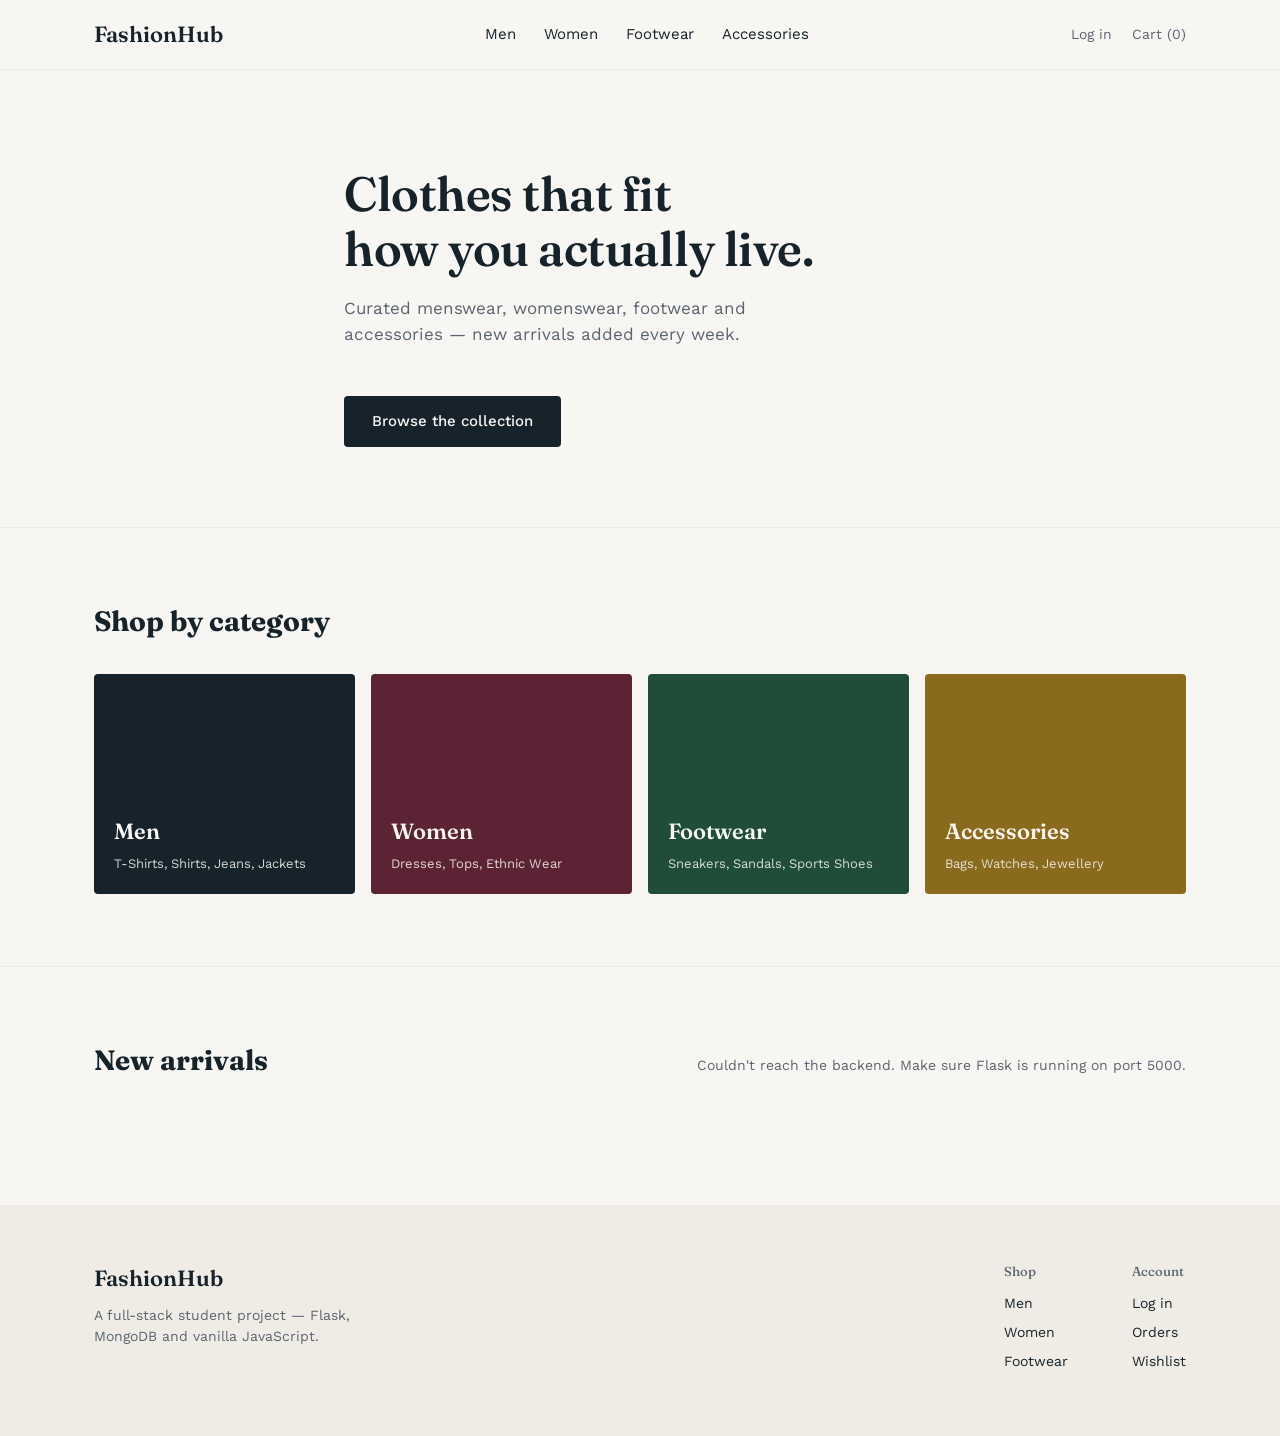
==== frontend/index.html @ 5c74e342 "Initial project setup" ====
<!DOCTYPE html>
<html lang="en">
<head>
<meta charset="UTF-8">
<meta name="viewport" content="width=device-width, initial-scale=1.0">
<title>FashionHub</title>
<link rel="preconnect" href="https://fonts.googleapis.com">
<link rel="preconnect" href="https://fonts.gstatic.com" crossorigin>
<link href="https://fonts.googleapis.com/css2?family=Fraunces:opsz,wght@9..144,400;9..144,600&family=Work+Sans:wght@400;500;600&display=swap" rel="stylesheet">
<link rel="stylesheet" href="css/style.css">
</head>
<body>

<header class="site-header">
  <div class="wrap header-inner">
    <a href="index.html" class="logo">FashionHub</a>
    <nav class="main-nav">
  <a href="index.html?category=Men#products">Men</a>
  <a href="index.html?category=Women#products">Women</a>
  <a href="index.html?category=Footwear#products">Footwear</a>
  <a href="index.html?category=Accessories#products">Accessories</a>
</nav>
    <div class="header-actions">
      <a href="login.html" id="loginLink">Log in</a>
      <a href="cart.html" id="cartLink">Cart (0)</a>
    </div>
  </div>
</header>

<section class="hero">
  <div class="wrap hero-inner">
    <h1>Clothes that fit<br>how you actually live.</h1>
    <p class="hero-sub">Curated menswear, womenswear, footwear and accessories — new arrivals added every week.</p>
    <a href="#categories" class="btn-primary">Browse the collection</a>
  </div>
</section>

<section class="categories" id="categories">
  <div class="wrap">
    <h2>Shop by category</h2>
    <div class="category-grid">
      <a class="category-card cat-men" href="index.html?category=Men#products">
        <span class="category-name">Men</span>
        <span class="category-meta">T-Shirts, Shirts, Jeans, Jackets</span>
      </a>
      <a class="category-card cat-women" href="index.html?category=Women#products">
        <span class="category-name">Women</span>
        <span class="category-meta">Dresses, Tops, Ethnic Wear</span>
      </a>
      <a class="category-card cat-footwear" href="index.html?category=Footwear#products">
        <span class="category-name">Footwear</span>
        <span class="category-meta">Sneakers, Sandals, Sports Shoes</span>
      </a>
      <a class="category-card cat-accessories" href="index.html?category=Accessories#products">
        <span class="category-name">Accessories</span>
        <span class="category-meta">Bags, Watches, Jewellery</span>
      </a>
    </div>
  </div>
</section>

<section class="products" id="products">
  <div class="wrap">
    <div class="section-heading">
      <h2 id="productsHeading">New arrivals</h2>
      <div class="heading-meta">
        <span id="productStatus" class="status-text">Loading products...</span>
        <a id="clearFilter" class="clear-filter" href="index.html#products" hidden>Show all products</a>
      </div>
    </div>
    <div class="product-grid" id="productGrid"></div>
  </div>
</section>

<footer class="site-footer">
  <div class="wrap footer-inner">
    <div class="footer-about">
      <span class="logo">FashionHub</span>
      <p>A full-stack student project — Flask, MongoDB and vanilla JavaScript.</p>
    </div>
    <div class="footer-links">
      <div>
        <h3>Shop</h3>
        <a href="#">Men</a>
        <a href="#">Women</a>
        <a href="#">Footwear</a>
      </div>
      <div>
        <h3>Account</h3>
        <a href="#">Log in</a>
        <a href="#">Orders</a>
        <a href="#">Wishlist</a>
      </div>
    </div>
  </div>
</footer>

<script src="js/main.js"></script>
</body>
</html>
---- frontend/css/style.css ----
:root {
  --ink: #16232b;
  --paper: #f7f6f2;
  --paper-dim: #efece5;
  --emerald: #1f4d3a;
  --plum: #5b2333;
  --gold: #8a6a1d;
  --text-muted: #5b6570;
  --radius: 4px;
}

* {
  box-sizing: border-box;
}

body {
  margin: 0;
  font-family: "Work Sans", -apple-system, sans-serif;
  background: var(--paper);
  color: var(--ink);
  line-height: 1.5;
}

h1, h2, h3 {
  font-family: "Fraunces", Georgia, serif;
  margin: 0;
  color: var(--ink);
}

a {
  color: inherit;
  text-decoration: none;
}

.wrap {
  max-width: 1140px;
  margin: 0 auto;
  padding: 0 24px;
}

/* Header */
.site-header {
  border-bottom: 1px solid var(--paper-dim);
  background: var(--paper);
  position: sticky;
  top: 0;
  z-index: 10;
}

.header-inner {
  display: flex;
  align-items: center;
  justify-content: space-between;
  padding-top: 18px;
  padding-bottom: 18px;
}

.logo {
  font-family: "Fraunces", Georgia, serif;
  font-size: 22px;
  font-weight: 600;
}

.main-nav {
  display: flex;
  gap: 28px;
}

.main-nav a {
  font-size: 15px;
  color: var(--ink);
}

.header-actions {
  display: flex;
  gap: 20px;
  font-size: 14px;
  color: var(--text-muted);
}

/* Hero */
.hero {
  padding: 96px 0 80px;
  border-bottom: 1px solid var(--paper-dim);
}

.hero-inner {
  max-width: 640px;
}

.hero h1 {
  font-size: 48px;
  font-weight: 600;
  line-height: 1.15;
  letter-spacing: -0.01em;
}

.hero-sub {
  margin-top: 20px;
  font-size: 17px;
  color: var(--text-muted);
  max-width: 480px;
}

.btn-primary {
  display: inline-block;
  margin-top: 32px;
  padding: 14px 28px;
  background: var(--ink);
  color: var(--paper);
  border-radius: var(--radius);
  font-size: 15px;
  font-weight: 500;
  transition: background 0.15s ease;
}

.btn-primary:hover {
  background: var(--emerald);
}

/* Categories */
.categories {
  padding: 72px 0;
  border-bottom: 1px solid var(--paper-dim);
}

.categories h2 {
  font-size: 28px;
  margin-bottom: 32px;
}

.category-grid {
  display: grid;
  grid-template-columns: repeat(4, 1fr);
  gap: 16px;
}

.category-card {
  display: flex;
  flex-direction: column;
  justify-content: flex-end;
  height: 220px;
  padding: 20px;
  border-radius: var(--radius);
  color: var(--paper);
}

.category-name {
  font-family: "Fraunces", Georgia, serif;
  font-size: 22px;
  font-weight: 600;
}

.category-meta {
  margin-top: 6px;
  font-size: 13px;
  opacity: 0.85;
}

.cat-men { background: var(--ink); }
.cat-women { background: var(--plum); }
.cat-footwear { background: var(--emerald); }
.cat-accessories { background: var(--gold); }

/* Products */
.products {
  padding: 72px 0 96px;
}

.section-heading {
  display: flex;
  align-items: baseline;
  justify-content: space-between;
  flex-wrap: wrap;
  gap: 8px;
  margin-bottom: 28px;
}

.section-heading h2 {
  font-size: 28px;
}

.status-text {
  font-size: 14px;
  color: var(--text-muted);
}

.product-grid {
  display: grid;
  grid-template-columns: repeat(auto-fill, minmax(220px, 1fr));
  gap: 20px;
}

.product-card {
  border: 1px solid var(--paper-dim);
  border-radius: var(--radius);
  padding: 16px;
  background: #fff;
}

.product-card .product-image {
  height: 160px;
  background: var(--paper-dim);
  border-radius: var(--radius);
  margin-bottom: 12px;
}

.product-card h3 {
  font-size: 16px;
  font-weight: 500;
  font-family: "Work Sans", sans-serif;
}

.product-card .price {
  margin-top: 4px;
  color: var(--text-muted);
  font-size: 14px;
}

/* Footer */
.site-footer {
  border-top: 1px solid var(--paper-dim);
  padding: 56px 0;
  background: var(--paper-dim);
}

.footer-inner {
  display: flex;
  justify-content: space-between;
  flex-wrap: wrap;
  gap: 40px;
}

.footer-about p {
  margin-top: 10px;
  max-width: 280px;
  color: var(--text-muted);
  font-size: 14px;
}

.footer-links {
  display: flex;
  gap: 64px;
}

.footer-links h3 {
  font-size: 13px;
  font-weight: 500;
  color: var(--text-muted);
  margin-bottom: 12px;
}

.footer-links a {
  display: block;
  font-size: 14px;
  margin-bottom: 8px;
  color: var(--ink);
}

/* Responsive */
@media (max-width: 800px) {
  .main-nav { display: none; }
  .hero h1 { font-size: 34px; }
  .category-grid { grid-template-columns: repeat(2, 1fr); }
  .footer-inner { flex-direction: column; }
}
/* Auth pages (login/register) */
.auth-section {
  padding: 72px 0 96px;
  display: flex;
  justify-content: center;
}

.auth-card {
  width: 100%;
  max-width: 400px;
  background: #fff;
  border: 1px solid var(--paper-dim);
  border-radius: var(--radius);
  padding: 40px;
}

.auth-card h1 {
  font-size: 28px;
}

.auth-sub {
  margin-top: 8px;
  color: var(--text-muted);
  font-size: 14px;
}

.auth-form {
  margin-top: 28px;
  display: flex;
  flex-direction: column;
}

.auth-form label {
  font-size: 13px;
  color: var(--text-muted);
  margin-top: 14px;
}

.auth-form input {
  margin-top: 6px;
  padding: 10px 12px;
  border: 1px solid var(--paper-dim);
  border-radius: var(--radius);
  font-size: 15px;
  font-family: "Work Sans", sans-serif;
}

.auth-form input:focus {
  outline: none;
  border-color: var(--emerald);
}

.btn-full {
  width: 100%;
  text-align: center;
  border: none;
  cursor: pointer;
  margin-top: 24px;
}

.auth-error {
  color: #b3261e;
  font-size: 13px;
  min-height: 18px;
}

.auth-success {
  color: var(--emerald);
  font-size: 14px;
}

.auth-switch {
  margin-top: 24px;
  font-size: 14px;
  color: var(--text-muted);
  text-align: center;
}

.auth-switch a {
  color: var(--ink);
  font-weight: 500;
}
/* Product detail page */
.product-detail {
  padding: 56px 0 96px;
}

.product-detail-grid {
  display: grid;
  grid-template-columns: 1fr 1fr;
  gap: 48px;
  align-items: start;
}

.product-detail-image {
  height: 520px;
  background: var(--paper-dim);
  border-radius: var(--radius);
}

.product-detail-info h1 {
  font-size: 32px;
}

.product-detail-price {
  margin-top: 12px;
  font-size: 22px;
}

.product-detail-category {
  margin-top: 4px;
  font-size: 14px;
  color: var(--text-muted);
}

.qty-row {
  margin-top: 28px;
  display: flex;
  align-items: center;
  gap: 12px;
}

.qty-row label {
  font-size: 14px;
  color: var(--text-muted);
}

.qty-row input {
  width: 70px;
  padding: 8px 10px;
  border: 1px solid var(--paper-dim);
  border-radius: var(--radius);
  font-family: "Work Sans", sans-serif;
}

@media (max-width: 700px) {
  .product-detail-grid { grid-template-columns: 1fr; }
}

a.product-card {
  display: block;
}
/* Cart page */
.cart-section {
  padding: 56px 0 96px;
}

.cart-list {
  margin-top: 32px;
  display: flex;
  flex-direction: column;
  gap: 16px;
}

.cart-row {
  display: flex;
  justify-content: space-between;
  align-items: center;
  padding: 16px;
  border: 1px solid var(--paper-dim);
  border-radius: var(--radius);
}

.cart-row h3 {
  font-size: 16px;
  font-weight: 500;
  font-family: "Work Sans", sans-serif;
}

.cart-row-price {
  margin-top: 4px;
  font-size: 14px;
  color: var(--text-muted);
}

.btn-remove {
  background: none;
  border: 1px solid var(--paper-dim);
  padding: 8px 16px;
  border-radius: var(--radius);
  cursor: pointer;
  font-family: "Work Sans", sans-serif;
  font-size: 13px;
}

.btn-remove:hover {
  border-color: var(--plum);
  color: var(--plum);
}

.cart-total {
  margin-top: 24px;
  font-size: 18px;
  font-weight: 600;
  font-family: "Fraunces", serif;
}

.cart-section .btn-primary {
  margin-top: 20px;
  display: inline-block;
}
/* Checkout page */
.checkout-section {
  padding: 56px 0 96px;
}

.checkout-grid {
  display: grid;
  grid-template-columns: 1.3fr 1fr;
  gap: 40px;
  align-items: start;
}

.checkout-form-card,
.checkout-summary-card {
  background: #fff;
  border: 1px solid var(--paper-dim);
  border-radius: var(--radius);
  padding: 32px;
}

.checkout-summary-card h2 {
  font-size: 20px;
}

.summary-rows {
  margin-top: 20px;
  display: flex;
  flex-direction: column;
  gap: 10px;
}

.summary-row {
  display: flex;
  justify-content: space-between;
  font-size: 14px;
  color: var(--text-muted);
}

.summary-total {
  margin-top: 16px;
  padding-top: 16px;
  border-top: 1px solid var(--paper-dim);
  display: flex;
  justify-content: space-between;
  font-weight: 600;
  font-family: "Fraunces", serif;
}

@media (max-width: 800px) {
  .checkout-grid { grid-template-columns: 1fr; }
}

/* Order confirmation */
.confirmation-section {
  padding: 96px 0;
  text-align: center;
}

.confirmation-card {
  max-width: 480px;
  margin: 0 auto;
}

.confirmation-card h1 {
  font-size: 32px;
}

.confirmation-card p {
  margin: 16px 0 32px;
}
.product-card .product-image,
.product-detail-image {
  overflow: hidden;
}

.product-image img,
.product-detail-image img {
  width: 100%;
  height: 100%;
  object-fit: cover;
  border-radius: var(--radius);
  display: block;
}
/* Category filter */
.products {
  scroll-margin-top: 70px;
}

.heading-meta {
  display: flex;
  align-items: baseline;
  gap: 16px;
}

.clear-filter {
  font-size: 14px;
  color: var(--emerald);
  text-decoration: underline;
}
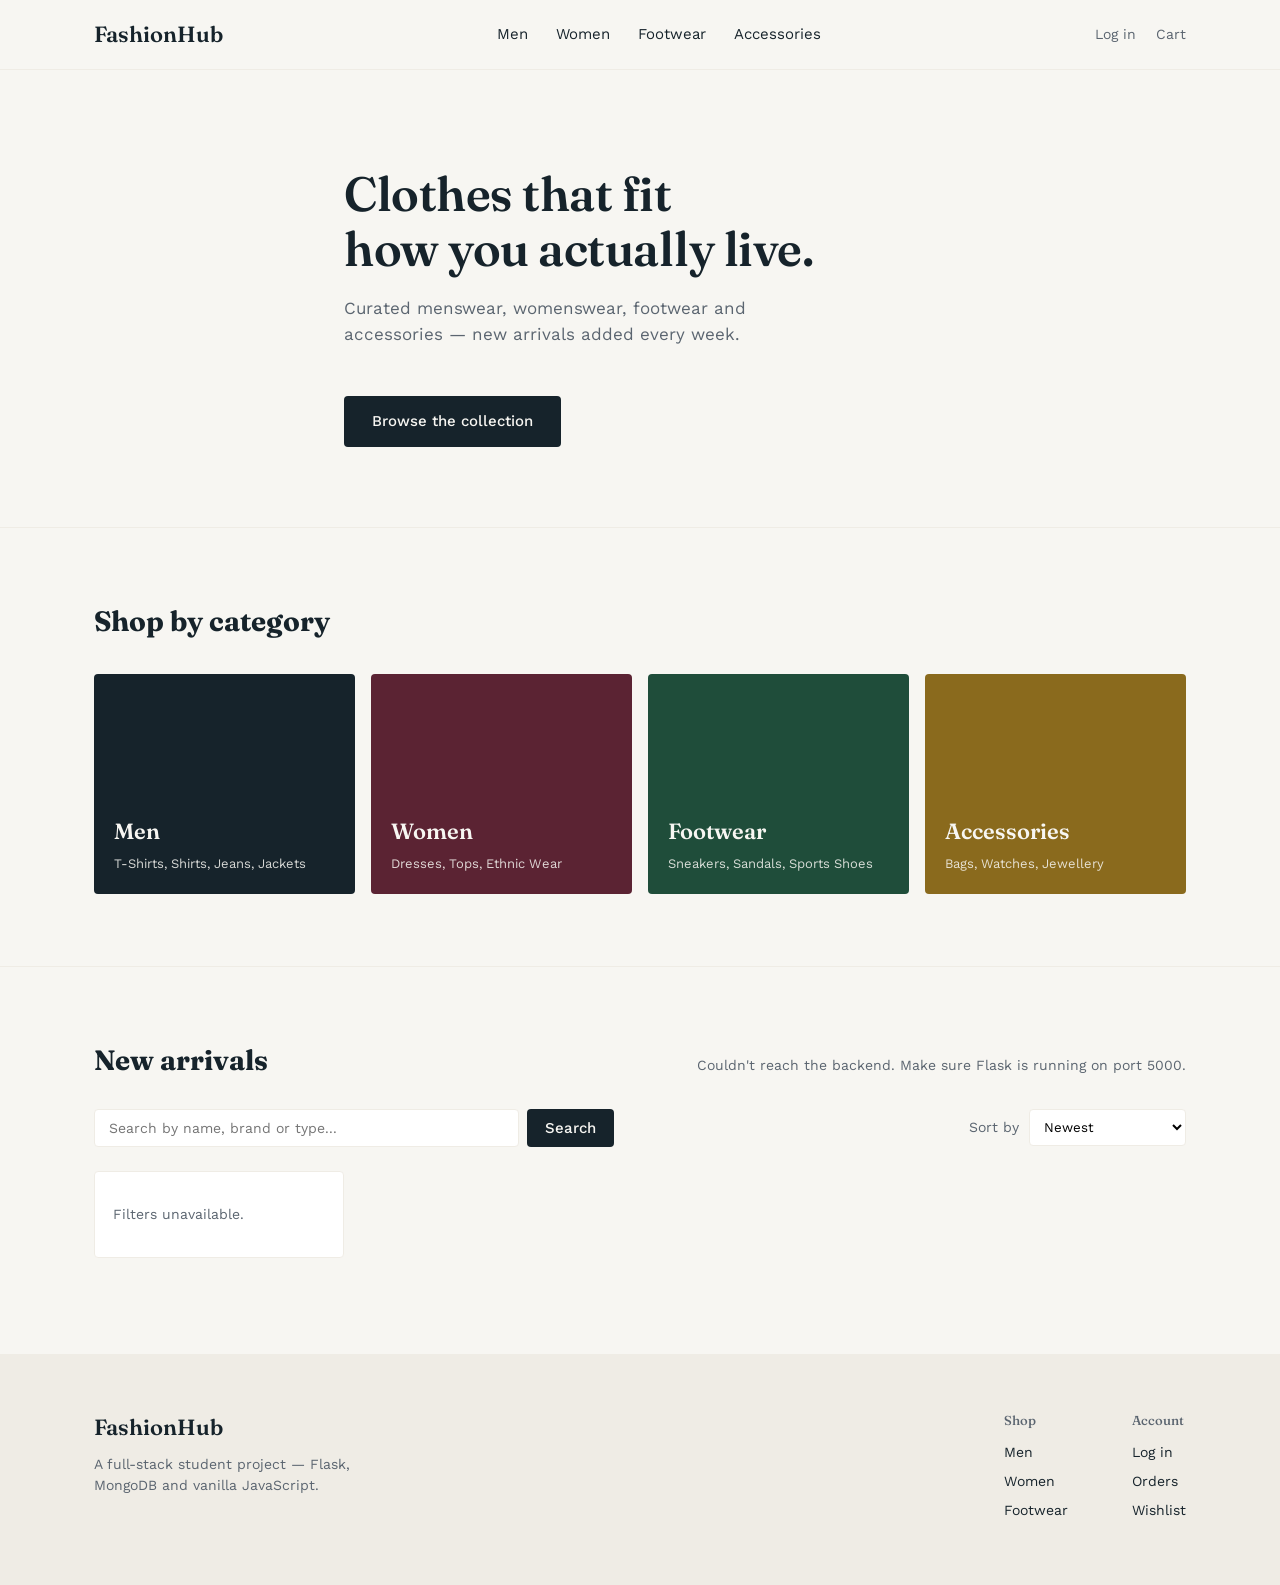
==== commit 7c07ef2f: "Add catalog search and inventory features Co-authored-by: Copilot <223556219+Copilot@users.noreply.g" ====
--- a/frontend/index.html
+++ b/frontend/index.html
@@ -68,7 +68,34 @@
         <a id="clearFilter" class="clear-filter" href="index.html#products" hidden>Show all products</a>
       </div>
     </div>
-    <div class="product-grid" id="productGrid"></div>
+
+    <div class="shop-toolbar">
+      <form id="searchForm" class="search-form" role="search">
+        <input type="search" id="searchInput" placeholder="Search by name, brand or type..." aria-label="Search products">
+        <button type="submit" class="btn-primary">Search</button>
+      </form>
+      <div class="toolbar-right">
+        <label for="sortSelect">Sort by</label>
+        <select id="sortSelect">
+          <option value="newest">Newest</option>
+          <option value="price_asc">Price: low to high</option>
+          <option value="price_desc">Price: high to low</option>
+          <option value="name_asc">Name: A to Z</option>
+        </select>
+        <button type="button" id="filterToggle" class="btn-outline">Filters</button>
+      </div>
+    </div>
+
+    <div class="shop-layout">
+      <aside class="filters" id="filtersPanel">
+        <form id="filterForm" autocomplete="off">
+          <p class="status-text">Loading filters...</p>
+        </form>
+      </aside>
+      <div class="shop-results">
+        <div class="product-grid" id="productGrid"></div>
+      </div>
+    </div>
   </div>
 </section>
 
--- a/frontend/css/style.css
+++ b/frontend/css/style.css
@@ -563,4 +563,92 @@
   font-size: 14px;
   color: var(--emerald);
   text-decoration: underline;
-}+}
+
+/* =========================================================
+   Shop page: search, sort, filters
+   ========================================================= */
+.product-card .product-image { position: relative; overflow: hidden; }
+.product-card .product-image img { width: 100%; height: 100%; object-fit: cover; display: block; }
+.product-card .product-brand,
+.product-brand { font-size: 12px; letter-spacing: 0.04em; text-transform: uppercase; color: var(--text-muted); margin-bottom: 2px; }
+.product-card.is-sold-out { opacity: 0.6; }
+
+.stock-badge { position: absolute; top: 8px; left: 8px; font-size: 12px; font-weight: 600; padding: 3px 8px; border-radius: 999px; background: #fff; }
+.badge-out { color: var(--plum); border: 1px solid var(--plum); }
+.badge-low { color: var(--gold); border: 1px solid var(--gold); }
+
+.shop-toolbar { display: flex; flex-wrap: wrap; gap: 12px 24px; justify-content: space-between; align-items: center; margin-bottom: 24px; }
+.search-form { display: flex; gap: 8px; flex: 1 1 320px; max-width: 520px; }
+.search-form input { flex: 1; padding: 10px 14px; border: 1px solid var(--paper-dim); border-radius: var(--radius); font-family: inherit; font-size: 14px; background: #fff; }
+.search-form input:focus, .toolbar-right select:focus { outline: 2px solid var(--emerald); outline-offset: 1px; }
+.search-form .btn-primary { margin: 0; padding: 10px 18px; border: 0; cursor: pointer; font-family: inherit; }
+.toolbar-right { display: flex; align-items: center; gap: 10px; font-size: 14px; color: var(--text-muted); }
+.toolbar-right select { padding: 9px 10px; border: 1px solid var(--paper-dim); border-radius: var(--radius); font-family: inherit; background: #fff; }
+.btn-outline { display: none; background: none; border: 1px solid var(--ink); border-radius: var(--radius); padding: 9px 14px; font-family: inherit; font-size: 14px; cursor: pointer; }
+
+.shop-layout { display: grid; grid-template-columns: 250px 1fr; gap: 32px; align-items: start; }
+.filters { background: #fff; border: 1px solid var(--paper-dim); border-radius: var(--radius); padding: 18px; position: sticky; top: 84px; max-height: calc(100vh - 100px); overflow-y: auto; }
+.filters-head { display: flex; justify-content: space-between; align-items: baseline; margin-bottom: 8px; }
+.filters-head h3 { font-size: 18px; }
+.link-button { background: none; border: 0; padding: 0; color: var(--emerald); font-size: 13px; cursor: pointer; font-family: inherit; text-decoration: underline; }
+.filter-group { border: 0; border-top: 1px solid var(--paper-dim); margin: 0; padding: 14px 0; min-width: 0; }
+.filter-group legend { font-size: 13px; font-weight: 600; padding: 0; margin-bottom: 8px; float: left; width: 100%; }
+.filter-group legend + * { clear: both; }
+.filter-select { width: 100%; padding: 8px; border: 1px solid var(--paper-dim); border-radius: var(--radius); font-family: inherit; background: #fff; }
+.price-inputs { display: flex; align-items: center; gap: 8px; font-size: 13px; color: var(--text-muted); }
+.price-inputs input { width: 100%; min-width: 0; padding: 8px; border: 1px solid var(--paper-dim); border-radius: var(--radius); font-family: inherit; }
+.chip-row { display: flex; flex-wrap: wrap; gap: 8px; }
+.chip-check input { position: absolute; opacity: 0; pointer-events: none; }
+.chip-check span, .chip { display: inline-block; padding: 6px 12px; border: 1px solid #cfcac0; border-radius: 999px; font-size: 13px; background: #fff; cursor: pointer; font-family: inherit; color: var(--ink); }
+.chip-check input:checked + span, .chip.selected { background: var(--emerald); border-color: var(--emerald); color: #fff; }
+.chip-check input:focus-visible + span, .chip:focus-visible { outline: 2px solid var(--emerald); outline-offset: 2px; }
+.stock-toggle { display: flex; align-items: center; gap: 8px; font-size: 14px; padding-top: 14px; border-top: 1px solid var(--paper-dim); cursor: pointer; }
+.empty-state { grid-column: 1 / -1; color: var(--text-muted); padding: 32px 0; }
+
+@media (max-width: 800px) {
+  .shop-layout { grid-template-columns: 1fr; }
+  .filters { display: none; position: static; max-height: none; }
+  .filters.open { display: block; }
+  .btn-outline { display: inline-block; }
+}
+
+/* =========================================================
+   Product page: options + stock
+   ========================================================= */
+.product-detail-image { overflow: hidden; }
+.product-detail-image img { width: 100%; height: 100%; object-fit: cover; display: block; }
+.product-description { margin: 16px 0 0; color: var(--text-muted); max-width: 52ch; }
+.option-group { margin-top: 24px; }
+.option-label { font-size: 14px; color: var(--text-muted); margin-bottom: 8px; }
+.option-label strong { color: var(--ink); font-weight: 600; }
+.stock-line { margin: 20px 0 0; font-size: 14px; font-weight: 500; }
+.stock-ok { color: var(--emerald); }
+.stock-low { color: var(--gold); }
+.stock-out { color: var(--plum); }
+.btn-full:disabled, .btn-primary:disabled { opacity: 0.5; cursor: not-allowed; }
+#cartMessage a { text-decoration: underline; }
+
+/* =========================================================
+   Cart: thumbnails, quantity stepper, warnings
+   ========================================================= */
+.cart-row { gap: 16px; flex-wrap: wrap; }
+.cart-row.has-warning { border-color: var(--plum); }
+.cart-thumb { width: 64px; height: 64px; background: var(--paper-dim); border-radius: var(--radius); overflow: hidden; flex-shrink: 0; }
+.cart-thumb img { width: 100%; height: 100%; object-fit: cover; display: block; }
+.cart-row-info { flex: 1 1 180px; min-width: 0; }
+.cart-variant { margin-top: 2px; font-size: 13px; color: var(--text-muted); }
+.cart-warning { margin-top: 6px; font-size: 13px; color: var(--plum); font-weight: 500; }
+.qty-stepper { display: inline-flex; align-items: center; border: 1px solid #cfcac0; border-radius: var(--radius); background: #fff; }
+.qty-btn { width: 34px; height: 36px; background: none; border: 0; font-size: 18px; cursor: pointer; font-family: inherit; }
+.qty-btn:hover:not(:disabled) { background: var(--paper-dim); }
+.qty-btn:disabled { opacity: 0.35; cursor: not-allowed; }
+.qty-input { width: 46px; height: 36px; border: 0; border-left: 1px solid #cfcac0; border-right: 1px solid #cfcac0; text-align: center; font-family: inherit; font-size: 14px; -moz-appearance: textfield; }
+.qty-input::-webkit-outer-spin-button, .qty-input::-webkit-inner-spin-button { -webkit-appearance: none; margin: 0; }
+.cart-line-total { min-width: 90px; text-align: right; font-weight: 600; }
+#cartMessage:empty { display: none; }
+#cartMessage { margin-top: 16px; }
+.summary-variant { display: block; font-size: 12px; color: var(--text-muted); }
+
+
+html { scroll-padding-top: 84px; }
